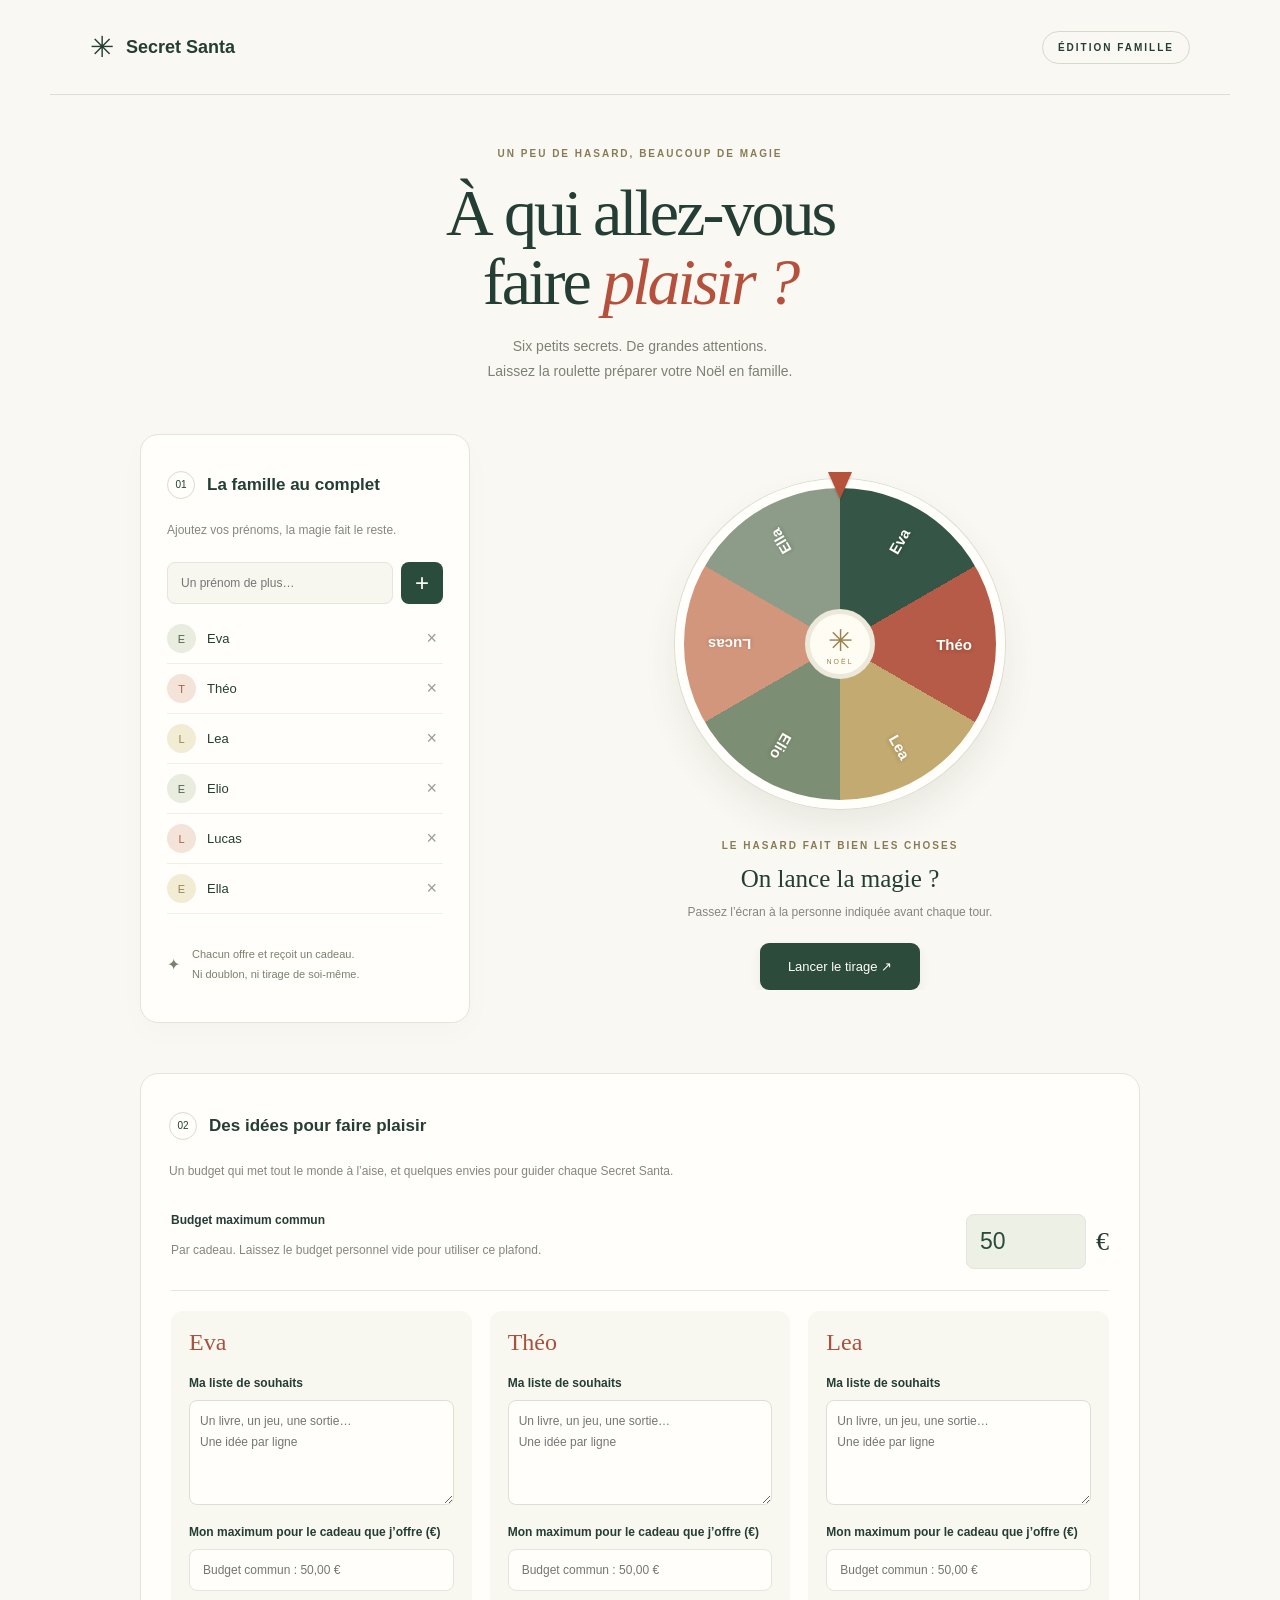
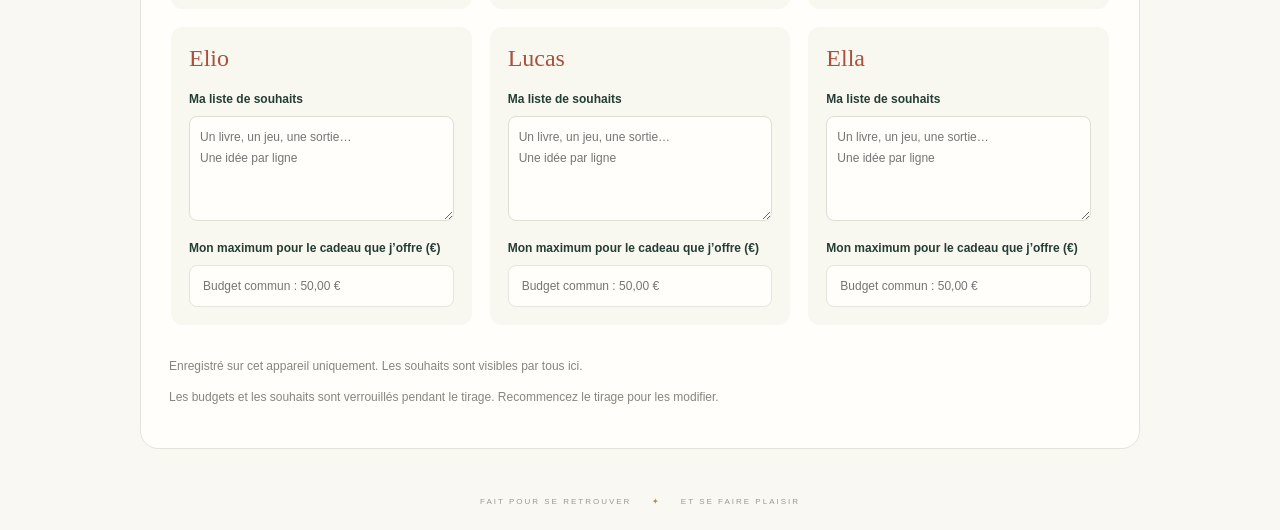
==== index.html @ 9ff072f8 "Add family Secret Santa roulette with budgets and wishlists" ====
<!doctype html>
<html lang="fr"><head><meta charset="utf-8"><meta name="viewport" content="width=device-width,initial-scale=1"><title>Secret Santa — La roulette en famille</title><link rel="stylesheet" href="style.css"></head>
<body><header><a href="./" class="brand">✳ <span>Secret Santa</span></a><span class="tag">ÉDITION FAMILLE</span></header>
<main><section class="intro"><span class="eyebrow">UN PEU DE HASARD, BEAUCOUP DE MAGIE</span><h1>À qui allez-vous<br>faire <em>plaisir ?</em></h1><p>Six petits secrets. De grandes attentions.<br>Laissez la roulette préparer votre Noël en famille.</p></section>
<div class="layout"><section class="panel"><div class="section-title"><span class="step">01</span><h2>La famille au complet</h2></div><p class="muted">Ajoutez vos prénoms, la magie fait le reste.</p><form id="add-form"><label class="sr-only" for="name">Prénom</label><input id="name" placeholder="Un prénom de plus…" maxlength="30" autocomplete="off"><button class="add" aria-label="Ajouter le participant">+</button></form><p id="error" role="alert"></p><ul id="participants"></ul><div class="rules"><span>✦</span><p>Chacun offre et reçoit un cadeau.<br>Ni doublon, ni tirage de soi-même.</p></div><button id="reset" class="text-button" hidden>↻ Recommencer le tirage</button></section>
<section class="roulette-panel"><div class="wheel-wrap"><div class="pointer"></div><div id="wheel" class="wheel"></div><div class="wheel-center">✳<small>NOËL</small></div></div><div class="action"><span id="progress" class="eyebrow">LE HASARD FAIT BIEN LES CHOSES</span><h2 id="turn">On lance la magie ?</h2><p id="hint">Passez l’écran à la personne indiquée avant chaque tour.</p><button id="spin" class="primary">Lancer le tirage <span>↗</span></button></div></section></div>
<section class="gift-settings" aria-labelledby="gift-title"><div class="section-title"><span class="step">02</span><h2 id="gift-title">Des idées pour faire plaisir</h2></div><p class="muted">Un budget qui met tout le monde à l’aise, et quelques envies pour guider chaque Secret Santa.</p>
<fieldset id="gift-fields"><legend class="sr-only">Budget et listes de souhaits</legend><div class="budget-bar"><div><label for="budget">Budget maximum commun</label><p class="muted">Par cadeau. Laissez le budget personnel vide pour utiliser ce plafond.</p></div><div class="money-input"><input id="budget" type="number" min="0" max="100000" step="0.01" value="50" required inputmode="decimal"><span>€</span></div></div><p id="budget-error" role="alert"></p><div id="wishlists" class="wish-grid"></div></fieldset><p id="save-status" class="muted" role="status">Enregistré sur cet appareil uniquement. Les souhaits sont visibles par tous ici.</p><p class="muted">Les budgets et les souhaits sont verrouillés pendant le tirage. Recommencez le tirage pour les modifier.</p></section>
<footer>FAIT POUR SE RETROUVER <span>✦</span> ET SE FAIRE PLAISIR</footer></main>
<dialog id="reveal"><div class="gift">🎁</div><span class="eyebrow" id="giver"></span><h2>Vous offrez un cadeau à…</h2><strong id="recipient"></strong><p id="reveal-budget" class="budget-badge"></p><section class="recipient-wishes" aria-labelledby="reveal-wishes-title"><h3 id="reveal-wishes-title">Ses idées cadeaux</h3><ul id="reveal-wishes"></ul></section><p>Gardez ce petit secret jusqu’à Noël.</p><button id="next" class="primary">Cacher et passer au suivant →</button><p class="privacy">Révélation sur cet écran uniquement, sans envoi de message.</p></dialog><script type="module" src="app.js"></script></body></html>
---- style.css ----
:root{font-family:Arial,sans-serif;color:#243e35;background:#faf8f2;font-synthesis:none}*{box-sizing:border-box}body{margin:0}header{max-width:1180px;margin:auto;padding:30px 40px;border-bottom:1px solid #dedfd4;display:flex;justify-content:space-between;align-items:center}.brand{color:inherit;text-decoration:none;font-size:29px;display:flex;gap:12px;align-items:center}.brand span{font-size:18px;font-weight:700}.tag,.eyebrow{font-size:10px;font-weight:700;letter-spacing:2px}.tag{border:1px solid #d4d9ca;padding:10px 15px;border-radius:30px}main{max-width:1060px;margin:auto;padding:0 30px}.intro{text-align:center;padding:48px 0 35px}.eyebrow{color:#897b55}h1{font-family:Georgia,serif;font-weight:400;font-size:66px;letter-spacing:-3px;line-height:1.04;margin:18px 0}h1 em{color:#b4503c;font-weight:400}.intro p{color:#7c8175;font-size:14px;line-height:1.8}.layout{display:grid;grid-template-columns:330px 1fr;gap:70px;align-items:center}.panel{background:#fffefa;border:1px solid #e3e4da;border-radius:18px;padding:26px;box-shadow:0 10px 32px #243e3505}.section-title{display:flex;align-items:center;gap:12px}.step{font-size:10px;border:1px solid #d8ddcf;border-radius:50%;width:28px;height:28px;display:grid;place-items:center}h2{font-size:17px;font-weight:600}.muted{font-size:12px;color:#85877e;line-height:1.6}form{display:flex;gap:8px;margin-top:22px}input{min-width:0;width:100%;background:#f7f7f0;border:1px solid #e4e5dc;border-radius:8px;padding:13px;font:inherit;font-size:12px}button{font:inherit;cursor:pointer}button:disabled{cursor:default;opacity:.55}.add{background:#294c3c;color:white;border:0;border-radius:8px;width:42px;font-size:24px;flex-shrink:0}ul{padding:0;list-style:none;margin:10px 0}li{display:flex;align-items:center;padding:10px 0;border-bottom:1px solid #efefe6;gap:11px;font-size:13px}.avatar{width:29px;height:29px;display:grid;place-items:center;border-radius:50%;background:#e9eddf;color:#52624d;font-size:11px}li:nth-child(3n+2) .avatar{background:#f4e3d9;color:#a5624a}li:nth-child(3n) .avatar{background:#f2ecd4;color:#98834e}.remove{margin-left:auto;border:0;background:none;color:#9a9e91;font-size:18px}.rules{display:flex;gap:12px;align-items:center;color:#7a816e;margin-top:20px}.rules p{font-size:11px;line-height:1.8}.text-button{background:none;border:0;padding:14px 0 0;color:#a14c3b;font-size:12px}.roulette-panel{text-align:center}.wheel-wrap{position:relative;width:330px;height:330px;margin:0 auto 26px}.wheel{width:100%;height:100%;border:9px solid #fffefa;border-radius:50%;box-shadow:0 0 0 1px #d9ddcd,0 18px 35px #243e3515;position:relative;transition:transform 4s cubic-bezier(.14,.74,.12,1)}.wheel-label{position:absolute;top:50%;left:50%;width:50%;transform-origin:0 0;color:#fffefa;font-size:15px;font-weight:600;text-shadow:0 1px 4px #0003;padding-right:24px;text-align:right}.wheel-center{position:absolute;inset:calc(50% - 35px);width:70px;height:70px;background:#fffdf3;border:5px solid #ece9da;border-radius:50%;display:flex;align-items:center;justify-content:center;flex-direction:column;font-size:30px;color:#9b8351}.wheel-center small{font-size:7px;letter-spacing:2px}.pointer{position:absolute;z-index:2;top:-7px;left:calc(50% - 12px);border-left:12px solid transparent;border-right:12px solid transparent;border-top:27px solid #b6523c;filter:drop-shadow(0 2px 1px #0002)}.action h2{font-family:Georgia,serif;font-size:25px;font-weight:400;margin:12px 0}.action p{font-size:12px;color:#85877e}.primary{border:0;border-radius:9px;background:#2c4b3b;color:#fffefa;padding:16px 28px;font-size:13px;margin-top:12px;box-shadow:0 5px 12px #243e3512}.primary span{margin-left:30px}.primary:hover{background:#3b604b}footer{text-align:center;margin:48px 0 24px;font-size:8px;letter-spacing:2px;color:#989c8c}footer span{padding:0 16px;color:#ad8d55}#error{color:#a54838;font-size:12px;margin:8px 0}dialog{border:1px solid #e4e5dc;border-radius:22px;padding:40px;text-align:center;max-width:min(450px,90vw);color:#243e35;background:#fffdf5}dialog::backdrop{background:#122e25a6;backdrop-filter:blur(6px)}.gift{font-size:44px;margin-bottom:20px}dialog strong{font-family:Georgia,serif;font-size:52px;display:block;margin:20px 0;color:#b4503c}dialog p{font-size:13px;color:#7c8175}.privacy{font-size:10px!important;margin-top:22px}.sr-only{position:absolute;width:1px;height:1px;overflow:hidden;clip:rect(0,0,0,0)}:focus-visible{outline:3px solid #c89343;outline-offset:4px}@media(max-width:760px){header{padding:20px}.tag{font-size:8px}main{padding:0 20px}.intro{padding:35px 0 25px}h1{font-size:49px}.layout{grid-template-columns:1fr;gap:35px}.panel{max-width:420px;width:100%;margin:auto}.wheel-wrap{width:290px;height:290px}.roulette-panel{padding-top:8px}footer{line-height:2}}@media(prefers-reduced-motion:reduce){.wheel{transition-duration:.01s}}
.roulette-panel{overflow:hidden;padding:12px 0 0;min-width:0}.wheel{overflow:hidden}
.gift-settings{margin-top:50px;background:#fffefa;border:1px solid #e3e4da;border-radius:18px;padding:28px}.gift-settings fieldset{padding:0;border:0;min-width:0}.budget-bar{display:flex;justify-content:space-between;align-items:center;gap:20px;padding:18px 0;border-bottom:1px solid #e4e5dc}.gift-settings label{display:block;font-size:12px;font-weight:600;line-height:1.5}.money-input{display:flex;align-items:center;gap:10px;flex-shrink:0}.money-input input{width:120px;font-size:23px;color:#294c3c;background:#edf0e5}.money-input span{font-family:Georgia,serif;font-size:26px}.wish-grid{display:grid;grid-template-columns:repeat(3,minmax(0,1fr));gap:18px;margin:20px 0}.wish-card{min-width:0;background:#f8f7f0;border-radius:12px;padding:18px}.wish-card h3{font-family:Georgia,serif;font-size:24px;font-weight:400;margin:0 0 18px;color:#a6523f}.wish-card textarea{display:block;resize:vertical;width:100%;max-height:300px;min-height:105px;border:1px solid #dedfd4;border-radius:8px;padding:10px;font:inherit;font-size:12px;line-height:1.7;background:#fffefa;margin:8px 0 18px}.wish-card input{margin-top:8px;background:#fffefa}.budget-badge{background:#edf0e5;border-radius:8px;padding:12px;color:#294c3c!important}.recipient-wishes{text-align:left;border-top:1px solid #e4e5dc;margin-top:22px;padding-top:6px}.recipient-wishes h3{font-size:13px}.recipient-wishes ul{max-height:180px;overflow:auto}.recipient-wishes li{display:list-item;list-style:disc;margin-left:18px;overflow-wrap:anywhere;line-height:1.6}#budget-error{color:#a54838;font-size:12px}.wish-card:focus-within{box-shadow:0 0 0 1px #b8c4ab}fieldset:disabled{opacity:.7}dialog{overflow-wrap:anywhere}#save-status{overflow-wrap:anywhere}@media(max-width:760px){.wish-grid{grid-template-columns:1fr}.gift-settings{padding:20px}.budget-bar{align-items:flex-start;flex-direction:column}.money-input input{width:140px}}
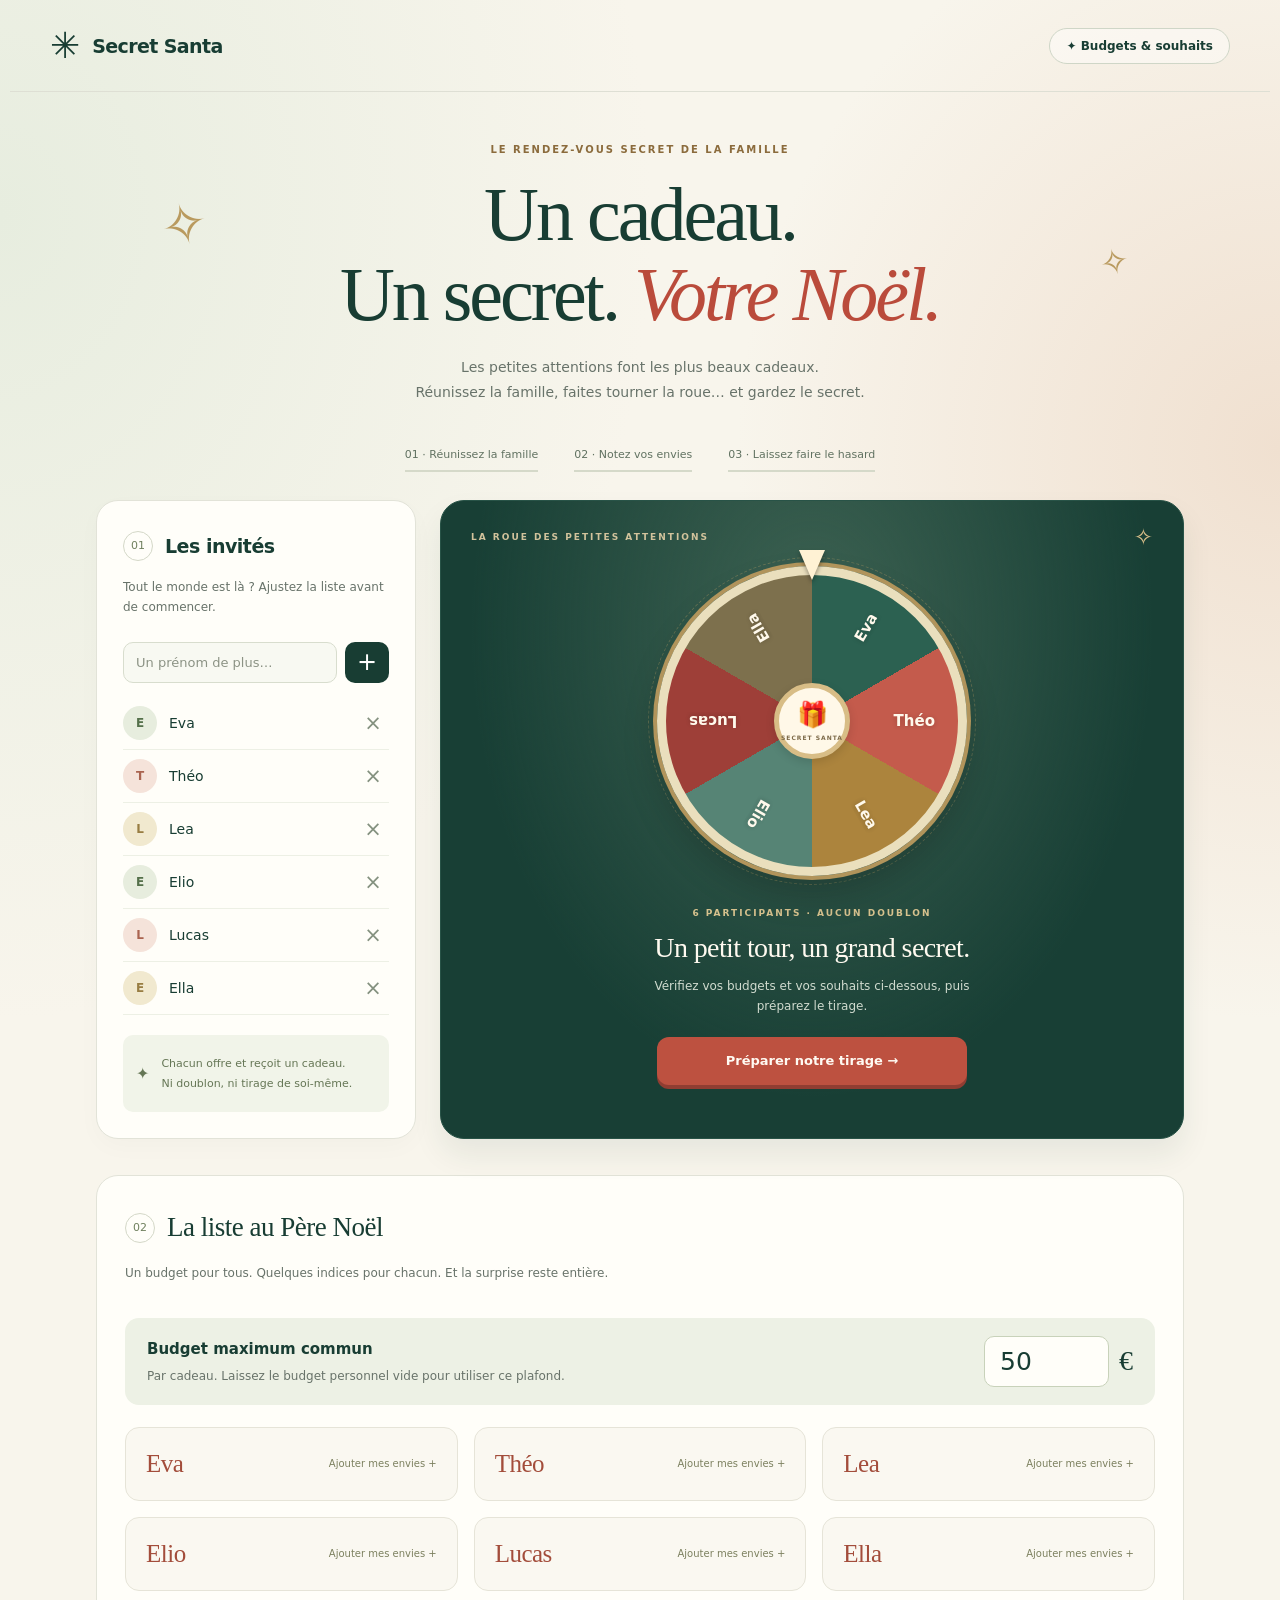
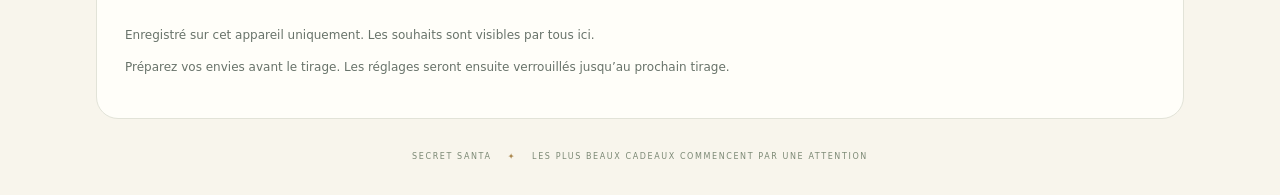
==== commit 42a0fd9a: "Redesign Secret Santa and ship a self-contained Netlify package" ====
--- a/index.html
+++ b/index.html
@@ -1,10 +1,10 @@
 <!doctype html>
-<html lang="fr"><head><meta charset="utf-8"><meta name="viewport" content="width=device-width,initial-scale=1"><title>Secret Santa — La roulette en famille</title><link rel="stylesheet" href="style.css"></head>
-<body><header><a href="./" class="brand">✳ <span>Secret Santa</span></a><span class="tag">ÉDITION FAMILLE</span></header>
-<main><section class="intro"><span class="eyebrow">UN PEU DE HASARD, BEAUCOUP DE MAGIE</span><h1>À qui allez-vous<br>faire <em>plaisir ?</em></h1><p>Six petits secrets. De grandes attentions.<br>Laissez la roulette préparer votre Noël en famille.</p></section>
-<div class="layout"><section class="panel"><div class="section-title"><span class="step">01</span><h2>La famille au complet</h2></div><p class="muted">Ajoutez vos prénoms, la magie fait le reste.</p><form id="add-form"><label class="sr-only" for="name">Prénom</label><input id="name" placeholder="Un prénom de plus…" maxlength="30" autocomplete="off"><button class="add" aria-label="Ajouter le participant">+</button></form><p id="error" role="alert"></p><ul id="participants"></ul><div class="rules"><span>✦</span><p>Chacun offre et reçoit un cadeau.<br>Ni doublon, ni tirage de soi-même.</p></div><button id="reset" class="text-button" hidden>↻ Recommencer le tirage</button></section>
-<section class="roulette-panel"><div class="wheel-wrap"><div class="pointer"></div><div id="wheel" class="wheel"></div><div class="wheel-center">✳<small>NOËL</small></div></div><div class="action"><span id="progress" class="eyebrow">LE HASARD FAIT BIEN LES CHOSES</span><h2 id="turn">On lance la magie ?</h2><p id="hint">Passez l’écran à la personne indiquée avant chaque tour.</p><button id="spin" class="primary">Lancer le tirage <span>↗</span></button></div></section></div>
-<section class="gift-settings" aria-labelledby="gift-title"><div class="section-title"><span class="step">02</span><h2 id="gift-title">Des idées pour faire plaisir</h2></div><p class="muted">Un budget qui met tout le monde à l’aise, et quelques envies pour guider chaque Secret Santa.</p>
-<fieldset id="gift-fields"><legend class="sr-only">Budget et listes de souhaits</legend><div class="budget-bar"><div><label for="budget">Budget maximum commun</label><p class="muted">Par cadeau. Laissez le budget personnel vide pour utiliser ce plafond.</p></div><div class="money-input"><input id="budget" type="number" min="0" max="100000" step="0.01" value="50" required inputmode="decimal"><span>€</span></div></div><p id="budget-error" role="alert"></p><div id="wishlists" class="wish-grid"></div></fieldset><p id="save-status" class="muted" role="status">Enregistré sur cet appareil uniquement. Les souhaits sont visibles par tous ici.</p><p class="muted">Les budgets et les souhaits sont verrouillés pendant le tirage. Recommencez le tirage pour les modifier.</p></section>
-<footer>FAIT POUR SE RETROUVER <span>✦</span> ET SE FAIRE PLAISIR</footer></main>
+<html lang="fr"><head><meta charset="utf-8"><meta name="viewport" content="width=device-width,initial-scale=1"><title>Secret Santa — Un cadeau, un secret</title><meta name="theme-color" content="#153e35"><meta name="description" content="La roulette Secret Santa de la famille : un tirage au sort, des envies et un budget pour un Noël plein de surprises."><link rel="stylesheet" href="style.css"></head>
+<body><header><a href="./" class="brand">✳ <span>Secret Santa</span></a><a class="tag" href="#gift-title">✦ Budgets & souhaits</a></header>
+<main><section class="intro"><span class="eyebrow">LE RENDEZ-VOUS SECRET DE LA FAMILLE</span><h1>Un cadeau.<br>Un secret. <em>Votre Noël.</em></h1><p>Les petites attentions font les plus beaux cadeaux.<br>Réunissez la famille, faites tourner la roue… et gardez le secret.</p></section>
+<div class="journey"><span>01 · Réunissez la famille</span><span>02 · Notez vos envies</span><span>03 · Laissez faire le hasard</span></div><div class="layout"><section class="panel"><div class="section-title"><span class="step">01</span><h2>Les invités</h2></div><p class="muted">Tout le monde est là ? Ajustez la liste avant de commencer.</p><form id="add-form"><label class="sr-only" for="name">Prénom</label><input id="name" placeholder="Un prénom de plus…" maxlength="30" autocomplete="off"><button class="add" aria-label="Ajouter le participant">+</button></form><p id="error" role="alert"></p><ul id="participants"></ul><div class="rules"><span>✦</span><p>Chacun offre et reçoit un cadeau.<br>Ni doublon, ni tirage de soi-même.</p></div><button id="reset" class="text-button" hidden>↻ Recommencer le tirage</button></section>
+<section class="roulette-panel" aria-labelledby="turn"><div class="roulette-heading"><span class="eyebrow">LA ROUE DES PETITES ATTENTIONS</span><span class="spark">✧</span></div><div class="wheel-wrap"><div class="pointer"></div><div id="wheel" class="wheel"></div><div class="wheel-center">🎁<small>SECRET SANTA</small></div></div><div class="action"><span id="progress" class="eyebrow">LE HASARD FAIT BIEN LES CHOSES</span><h2 id="turn" tabindex="-1">On lance la magie ?</h2><p id="hint" aria-live="polite">Passez l’écran à la personne indiquée avant chaque tour.</p><button id="spin" class="primary">Lancer le tirage <span>↗</span></button></div></section></div>
+<section class="gift-settings" aria-labelledby="gift-title"><div class="section-title"><span class="step">02</span><h2 id="gift-title">La liste au Père Noël</h2></div><p class="muted">Un budget pour tous. Quelques indices pour chacun. Et la surprise reste entière.</p>
+<fieldset id="gift-fields"><legend class="sr-only">Budget et listes de souhaits</legend><div class="budget-bar"><div><label for="budget">Budget maximum commun</label><p class="muted">Par cadeau. Laissez le budget personnel vide pour utiliser ce plafond.</p></div><div class="money-input"><input id="budget" type="number" min="0" max="100000" step="0.01" value="50" required inputmode="decimal"><span>€</span></div></div><p id="budget-error" role="alert"></p><div id="wishlists" class="wish-grid"></div></fieldset><p id="save-status" class="muted" role="status">Enregistré sur cet appareil uniquement. Les souhaits sont visibles par tous ici.</p><p class="muted">Préparez vos envies avant le tirage. Les réglages seront ensuite verrouillés jusqu’au prochain tirage.</p></section>
+<footer>SECRET SANTA <span>✦</span> LES PLUS BEAUX CADEAUX COMMENCENT PAR UNE ATTENTION</footer></main>
 <dialog id="reveal"><div class="gift">🎁</div><span class="eyebrow" id="giver"></span><h2>Vous offrez un cadeau à…</h2><strong id="recipient"></strong><p id="reveal-budget" class="budget-badge"></p><section class="recipient-wishes" aria-labelledby="reveal-wishes-title"><h3 id="reveal-wishes-title">Ses idées cadeaux</h3><ul id="reveal-wishes"></ul></section><p>Gardez ce petit secret jusqu’à Noël.</p><button id="next" class="primary">Cacher et passer au suivant →</button><p class="privacy">Révélation sur cet écran uniquement, sans envoi de message.</p></dialog><script type="module" src="app.js"></script></body></html>
--- a/style.css
+++ b/style.css
@@ -1,3 +1,3 @@
-:root{font-family:Arial,sans-serif;color:#243e35;background:#faf8f2;font-synthesis:none}*{box-sizing:border-box}body{margin:0}header{max-width:1180px;margin:auto;padding:30px 40px;border-bottom:1px solid #dedfd4;display:flex;justify-content:space-between;align-items:center}.brand{color:inherit;text-decoration:none;font-size:29px;display:flex;gap:12px;align-items:center}.brand span{font-size:18px;font-weight:700}.tag,.eyebrow{font-size:10px;font-weight:700;letter-spacing:2px}.tag{border:1px solid #d4d9ca;padding:10px 15px;border-radius:30px}main{max-width:1060px;margin:auto;padding:0 30px}.intro{text-align:center;padding:48px 0 35px}.eyebrow{color:#897b55}h1{font-family:Georgia,serif;font-weight:400;font-size:66px;letter-spacing:-3px;line-height:1.04;margin:18px 0}h1 em{color:#b4503c;font-weight:400}.intro p{color:#7c8175;font-size:14px;line-height:1.8}.layout{display:grid;grid-template-columns:330px 1fr;gap:70px;align-items:center}.panel{background:#fffefa;border:1px solid #e3e4da;border-radius:18px;padding:26px;box-shadow:0 10px 32px #243e3505}.section-title{display:flex;align-items:center;gap:12px}.step{font-size:10px;border:1px solid #d8ddcf;border-radius:50%;width:28px;height:28px;display:grid;place-items:center}h2{font-size:17px;font-weight:600}.muted{font-size:12px;color:#85877e;line-height:1.6}form{display:flex;gap:8px;margin-top:22px}input{min-width:0;width:100%;background:#f7f7f0;border:1px solid #e4e5dc;border-radius:8px;padding:13px;font:inherit;font-size:12px}button{font:inherit;cursor:pointer}button:disabled{cursor:default;opacity:.55}.add{background:#294c3c;color:white;border:0;border-radius:8px;width:42px;font-size:24px;flex-shrink:0}ul{padding:0;list-style:none;margin:10px 0}li{display:flex;align-items:center;padding:10px 0;border-bottom:1px solid #efefe6;gap:11px;font-size:13px}.avatar{width:29px;height:29px;display:grid;place-items:center;border-radius:50%;background:#e9eddf;color:#52624d;font-size:11px}li:nth-child(3n+2) .avatar{background:#f4e3d9;color:#a5624a}li:nth-child(3n) .avatar{background:#f2ecd4;color:#98834e}.remove{margin-left:auto;border:0;background:none;color:#9a9e91;font-size:18px}.rules{display:flex;gap:12px;align-items:center;color:#7a816e;margin-top:20px}.rules p{font-size:11px;line-height:1.8}.text-button{background:none;border:0;padding:14px 0 0;color:#a14c3b;font-size:12px}.roulette-panel{text-align:center}.wheel-wrap{position:relative;width:330px;height:330px;margin:0 auto 26px}.wheel{width:100%;height:100%;border:9px solid #fffefa;border-radius:50%;box-shadow:0 0 0 1px #d9ddcd,0 18px 35px #243e3515;position:relative;transition:transform 4s cubic-bezier(.14,.74,.12,1)}.wheel-label{position:absolute;top:50%;left:50%;width:50%;transform-origin:0 0;color:#fffefa;font-size:15px;font-weight:600;text-shadow:0 1px 4px #0003;padding-right:24px;text-align:right}.wheel-center{position:absolute;inset:calc(50% - 35px);width:70px;height:70px;background:#fffdf3;border:5px solid #ece9da;border-radius:50%;display:flex;align-items:center;justify-content:center;flex-direction:column;font-size:30px;color:#9b8351}.wheel-center small{font-size:7px;letter-spacing:2px}.pointer{position:absolute;z-index:2;top:-7px;left:calc(50% - 12px);border-left:12px solid transparent;border-right:12px solid transparent;border-top:27px solid #b6523c;filter:drop-shadow(0 2px 1px #0002)}.action h2{font-family:Georgia,serif;font-size:25px;font-weight:400;margin:12px 0}.action p{font-size:12px;color:#85877e}.primary{border:0;border-radius:9px;background:#2c4b3b;color:#fffefa;padding:16px 28px;font-size:13px;margin-top:12px;box-shadow:0 5px 12px #243e3512}.primary span{margin-left:30px}.primary:hover{background:#3b604b}footer{text-align:center;margin:48px 0 24px;font-size:8px;letter-spacing:2px;color:#989c8c}footer span{padding:0 16px;color:#ad8d55}#error{color:#a54838;font-size:12px;margin:8px 0}dialog{border:1px solid #e4e5dc;border-radius:22px;padding:40px;text-align:center;max-width:min(450px,90vw);color:#243e35;background:#fffdf5}dialog::backdrop{background:#122e25a6;backdrop-filter:blur(6px)}.gift{font-size:44px;margin-bottom:20px}dialog strong{font-family:Georgia,serif;font-size:52px;display:block;margin:20px 0;color:#b4503c}dialog p{font-size:13px;color:#7c8175}.privacy{font-size:10px!important;margin-top:22px}.sr-only{position:absolute;width:1px;height:1px;overflow:hidden;clip:rect(0,0,0,0)}:focus-visible{outline:3px solid #c89343;outline-offset:4px}@media(max-width:760px){header{padding:20px}.tag{font-size:8px}main{padding:0 20px}.intro{padding:35px 0 25px}h1{font-size:49px}.layout{grid-template-columns:1fr;gap:35px}.panel{max-width:420px;width:100%;margin:auto}.wheel-wrap{width:290px;height:290px}.roulette-panel{padding-top:8px}footer{line-height:2}}@media(prefers-reduced-motion:reduce){.wheel{transition-duration:.01s}}
-.roulette-panel{overflow:hidden;padding:12px 0 0;min-width:0}.wheel{overflow:hidden}
-.gift-settings{margin-top:50px;background:#fffefa;border:1px solid #e3e4da;border-radius:18px;padding:28px}.gift-settings fieldset{padding:0;border:0;min-width:0}.budget-bar{display:flex;justify-content:space-between;align-items:center;gap:20px;padding:18px 0;border-bottom:1px solid #e4e5dc}.gift-settings label{display:block;font-size:12px;font-weight:600;line-height:1.5}.money-input{display:flex;align-items:center;gap:10px;flex-shrink:0}.money-input input{width:120px;font-size:23px;color:#294c3c;background:#edf0e5}.money-input span{font-family:Georgia,serif;font-size:26px}.wish-grid{display:grid;grid-template-columns:repeat(3,minmax(0,1fr));gap:18px;margin:20px 0}.wish-card{min-width:0;background:#f8f7f0;border-radius:12px;padding:18px}.wish-card h3{font-family:Georgia,serif;font-size:24px;font-weight:400;margin:0 0 18px;color:#a6523f}.wish-card textarea{display:block;resize:vertical;width:100%;max-height:300px;min-height:105px;border:1px solid #dedfd4;border-radius:8px;padding:10px;font:inherit;font-size:12px;line-height:1.7;background:#fffefa;margin:8px 0 18px}.wish-card input{margin-top:8px;background:#fffefa}.budget-badge{background:#edf0e5;border-radius:8px;padding:12px;color:#294c3c!important}.recipient-wishes{text-align:left;border-top:1px solid #e4e5dc;margin-top:22px;padding-top:6px}.recipient-wishes h3{font-size:13px}.recipient-wishes ul{max-height:180px;overflow:auto}.recipient-wishes li{display:list-item;list-style:disc;margin-left:18px;overflow-wrap:anywhere;line-height:1.6}#budget-error{color:#a54838;font-size:12px}.wish-card:focus-within{box-shadow:0 0 0 1px #b8c4ab}fieldset:disabled{opacity:.7}dialog{overflow-wrap:anywhere}#save-status{overflow-wrap:anywhere}@media(max-width:760px){.wish-grid{grid-template-columns:1fr}.gift-settings{padding:20px}.budget-bar{align-items:flex-start;flex-direction:column}.money-input input{width:140px}}
+:root{--ink:#183d33;--muted:#68736a;--cream:#f8f5ec;--red:#ba4b3b;--line:#dedfd4;font-family:ui-sans-serif,system-ui,-apple-system,"Segoe UI",sans-serif;color:var(--ink);background:var(--cream);font-synthesis:none}*{box-sizing:border-box}html{scroll-behavior:smooth}body{margin:0;background:radial-gradient(ellipse at 0 12%,#e7eddf 0,transparent 36%),radial-gradient(ellipse at 100% 25%,#f0e0d0 0,transparent 30%);min-height:100vh}button,input,textarea{font:inherit}button,a,input,textarea{-webkit-tap-highlight-color:transparent}button{cursor:pointer}button:disabled{cursor:default;opacity:.5}a{color:inherit}header{max-width:1260px;margin:auto;padding:25px 40px;display:flex;justify-content:space-between;align-items:center;border-bottom:1px solid var(--line);gap:16px}.brand{text-decoration:none;display:flex;align-items:center;gap:12px;font-size:36px}.brand>span{font-size:19px;font-weight:750;letter-spacing:-.6px}.tag{text-decoration:none;border:1px solid #cfd6c7;border-radius:99px;padding:10px 16px;font-size:12px;font-weight:600;background:#ffffff65}.tag:hover{background:white}main{max-width:1160px;margin:auto;padding:0 36px}.intro{padding:46px 0 30px;text-align:center;position:relative}.intro:before,.intro:after{content:'✧';position:absolute;color:#b99a5e;font-size:56px;top:100px;left:6%;transform:rotate(-15deg)}.intro:after{left:auto;right:5%;top:150px;font-size:35px}.eyebrow{font-size:10px;letter-spacing:2px;font-weight:750;color:#8b6b3c}h1{font-family:Georgia,"Times New Roman",serif;font-size:clamp(44px,6.2vw,76px);line-height:1.05;letter-spacing:-3px;font-weight:400;margin:18px 0}h1 em{font-weight:400;color:var(--red)}.intro p{font-size:14px;color:var(--muted);line-height:1.8;margin:20px 0 0}.journey{display:flex;justify-content:center;gap:36px;margin:4px 0 28px;font-size:11px;color:#617261}.journey span{padding:9px 0;border-bottom:2px solid #d5d9c9}.layout{display:grid;grid-template-columns:320px minmax(0,1fr);gap:24px;align-items:stretch}.panel{background:#fffef9;border:1px solid #e2e3d8;border-radius:22px;padding:26px;box-shadow:0 8px 24px #173d3306}.section-title{display:flex;align-items:center;gap:12px}h2{font-size:19px;font-weight:650;letter-spacing:-.5px;margin:8px 0}.step{display:grid;place-items:center;font-size:11px;border:1px solid #d4d8c8;border-radius:50%;width:30px;height:30px;flex-shrink:0;color:#70805e}.muted{font-size:12px;line-height:1.7;color:var(--muted)}form{display:flex;gap:8px;margin-top:24px}input,textarea{width:100%;min-width:0;border:1px solid #d8ddce;border-radius:10px;background:#f8f9f2;padding:12px;color:var(--ink);font-size:13px}input::placeholder,textarea::placeholder{color:#8c9385}.add{width:44px;flex-shrink:0;border:0;border-radius:10px;background:var(--ink);color:white;font-size:24px}ul{list-style:none;padding:0;margin:14px 0}#participants li{display:flex;align-items:center;gap:12px;padding:9px 0;border-bottom:1px solid #edf0e5;font-size:14px;overflow-wrap:anywhere}.avatar{width:34px;height:34px;display:grid;place-items:center;border-radius:50%;background:#e7edde;color:#54704a;font-size:12px;font-weight:650;flex-shrink:0}li:nth-child(3n+2) .avatar{background:#f5e3da;color:#aa6450}li:nth-child(3n) .avatar{background:#f1e9cf;color:#987d42}.remove{border:0;background:none;color:#84917f;font-size:21px;margin-left:auto;min-width:32px;min-height:34px}.remove:hover{color:var(--red)}.rules{display:flex;align-items:center;gap:12px;background:#f1f4e9;border-radius:10px;padding:8px 13px;margin-top:20px;color:#657655}.rules p{font-size:11px;line-height:1.8}.text-button{border:0;background:none;color:var(--red);font-size:12px;padding:20px 0 0}.roulette-panel{background:#183f35;border:1px solid #285347;border-radius:24px;color:#fffaf0;text-align:center;overflow:hidden;min-width:0;padding:23px 30px 28px;position:relative;background-image:radial-gradient(ellipse at 50% 20%,#3d6252 0,transparent 65%);box-shadow:0 16px 30px #183f3514}.roulette-heading{display:flex;justify-content:space-between;align-items:center;margin-bottom:16px}.roulette-heading .eyebrow{color:#d2c39c;font-size:9px;letter-spacing:2px}.spark{font-size:23px;color:#dcc18b}.wheel-wrap{width:310px;height:310px;position:relative;margin:12px auto 25px;isolation:isolate}.wheel-wrap:before{content:'';position:absolute;inset:-9px;border:1px dashed #b79d665e;border-radius:50%}.wheel{position:relative;width:100%;height:100%;border:9px solid #eadfbd;border-radius:50%;overflow:hidden;box-shadow:0 0 0 4px #b1945b,0 18px 35px #0003;transition:transform 4s cubic-bezier(.14,.74,.12,1)}.wheel-label{position:absolute;top:50%;left:50%;width:50%;transform-origin:0 0;text-align:right;padding-right:23px;color:#fff9ec;font-size:16px;font-weight:650;text-shadow:0 1px 5px #0003;white-space:nowrap;overflow:hidden;text-overflow:ellipsis}.wheel-center{position:absolute;top:50%;left:50%;transform:translate(-50%,-50%);background:#fff8e8;border:5px solid #d8bd86;border-radius:50%;width:76px;height:76px;display:flex;flex-direction:column;justify-content:center;align-items:center;gap:5px;font-size:25px;box-shadow:0 3px 10px #0002;color:#7c6948}.wheel-center small{font-size:6px;font-weight:750;letter-spacing:1px}.pointer{position:absolute;z-index:2;top:-16px;left:calc(50% - 13px);border-left:13px solid transparent;border-right:13px solid transparent;border-top:30px solid #fff2d4;filter:drop-shadow(0 3px 2px #0005)}.action .eyebrow{color:#d7c28e;font-size:9px}.action h2{font-family:Georgia,serif;font-weight:400;letter-spacing:-.6px;font-size:28px;margin:12px 0}.action p{font-size:12px;line-height:1.7;color:#d0dbcf;min-height:21px;margin:10px auto;max-width:360px}.primary{border:0;border-radius:12px;padding:16px 24px;background:#bd5140;color:#fffaf2;font-size:13px;font-weight:650;box-shadow:0 4px 0 #903d32;transition:background .2s,translate .2s;min-height:48px}.primary:hover:enabled{background:#cf604d;translate:0 -1px}.action .primary{margin-top:10px;width:min(100%,310px)}.gift-settings{margin:36px 0 0;background:#fffef9;border:1px solid #e2e3d8;border-radius:22px;padding:28px}.gift-settings>.section-title h2{font-family:Georgia,serif;font-size:27px;font-weight:400}.gift-settings fieldset{border:0;padding:0;margin:0;min-width:0}.gift-settings label{display:block;font-size:11px;font-weight:650;line-height:1.6}.budget-bar{display:flex;justify-content:space-between;align-items:center;gap:20px;background:#edf1e5;border-radius:14px;margin:22px 0;padding:18px 22px}.budget-bar label{font-size:15px}.budget-bar .muted{margin:5px 0 0}.money-input{display:flex;align-items:center;gap:10px;flex-shrink:0}.money-input input{width:125px;background:#fffef9;border-color:#c8d2ba;font-size:25px;padding:10px 15px}.money-input span{font-family:Georgia,serif;font-size:28px}.wish-grid{display:grid;grid-template-columns:repeat(3,minmax(0,1fr));gap:16px;margin-bottom:22px}.wish-card{background:#faf8f1;border:1px solid #e6e4d8;border-radius:14px;padding:20px;min-width:0}.wish-card h3{font-family:Georgia,serif;font-size:25px;font-weight:400;color:#a34d3b;letter-spacing:-.5px;margin:0 0 18px;overflow-wrap:anywhere}.wish-card textarea{resize:vertical;min-height:100px;max-height:300px;margin:8px 0 16px;background:#fffefa;font-size:12px;line-height:1.7}.wish-card input{margin-top:8px;background:#fffefa;font-size:12px}.wish-card:focus-within{border-color:#b7c5a8}fieldset:disabled{opacity:.65}footer{text-align:center;color:#7c8975;font-size:8px;letter-spacing:1.6px;line-height:2;padding:30px 10px}footer span{color:#ac8950;padding:0 12px}dialog{border:1px solid #e1ddcd;border-radius:24px;padding:32px;color:var(--ink);background:#fffaf0;max-width:min(460px,92vw);max-height:90dvh;text-align:center;overflow-wrap:anywhere;box-shadow:0 25px 100px #0003}dialog::backdrop{background:#0d2922cf;backdrop-filter:blur(9px)}.gift{font-size:42px;margin-bottom:20px}dialog h2{font-family:Georgia,serif;font-size:24px;font-weight:400;margin-top:18px}dialog strong{display:block;font-family:Georgia,serif;font-size:52px;font-weight:400;color:var(--red);margin:16px 0}dialog p{font-size:12px;color:var(--muted);line-height:1.7}.budget-badge{background:#eaf0df;padding:12px;border-radius:9px;color:var(--ink)!important}.recipient-wishes{text-align:left;border-top:1px solid #e0dfd2;padding-top:10px;margin-top:18px}.recipient-wishes h3{font-size:12px;text-transform:uppercase;letter-spacing:1px}.recipient-wishes ul{max-height:160px;overflow:auto}.recipient-wishes li{font-size:13px;line-height:1.7;list-style:disc;margin-left:18px;padding:4px}.privacy{font-size:10px!important;margin-bottom:0}#error,#budget-error{font-size:12px;color:#a63d30;line-height:1.6}#error:empty,#budget-error:empty{display:none}.sr-only{position:absolute;width:1px;height:1px;overflow:hidden;clip:rect(0,0,0,0)}:focus-visible{outline:3px solid #b69246;outline-offset:4px}#turn:focus{outline:none}@media(max-width:800px){main{padding:0 20px}.layout{grid-template-columns:270px minmax(0,1fr);gap:16px}.panel{padding:20px}.roulette-panel{padding:20px 14px}.wheel-wrap{width:260px;height:260px}.action h2{font-size:24px}.wish-grid{grid-template-columns:repeat(2,minmax(0,1fr))}.journey{gap:20px}.intro:before,.intro:after{display:none}}@media(max-width:620px){header{padding:18px 20px}.brand>span{font-size:17px}.brand{font-size:30px}.tag{font-size:10px;padding:9px 11px}main{padding:0 16px}.intro{padding:34px 0 22px}h1{font-size:48px;letter-spacing:-2px}.intro p{font-size:12px;line-height:1.9}.eyebrow{font-size:8px;letter-spacing:1.5px}.journey{gap:12px;font-size:9px;margin:0 0 24px;flex-wrap:wrap}.layout{grid-template-columns:minmax(0,1fr);gap:18px}.panel{padding:22px}#participants{display:grid;grid-template-columns:repeat(2,minmax(0,1fr));column-gap:15px}#participants li{font-size:12px;gap:8px}.avatar{width:28px;height:28px}.remove{min-width:24px}.rules{margin-top:16px}.roulette-panel{padding:22px 18px 28px}.wheel-wrap{width:260px;height:260px;margin-bottom:28px}.gift-settings{padding:20px;margin-top:22px}.wish-grid{grid-template-columns:minmax(0,1fr)}.budget-bar{padding:16px;flex-wrap:wrap}.budget-bar label{font-size:13px}.gift-settings>.section-title h2{font-size:23px}dialog{padding:25px}footer{font-size:7px}.roulette-heading .eyebrow{font-size:8px}}@media(prefers-reduced-motion:reduce){html{scroll-behavior:auto}.wheel{transition-duration:.01s}.primary{transition:none}}
+
+.wish-card summary{cursor:pointer;list-style:none;display:flex;align-items:center;justify-content:space-between;gap:12px;min-height:32px}.wish-card summary::-webkit-details-marker{display:none}.wish-card summary h3{margin:0}.wish-card summary span{font-size:10px;color:#7c805f;text-align:right;line-height:1.5}.wish-card[open] summary{padding-bottom:18px;margin-bottom:16px;border-bottom:1px solid #e1e2d5}.wish-card[open]{grid-row:span 2}.wish-grid{align-items:start}@media(max-width:620px){.wish-card{padding:17px}.wish-card[open]{grid-row:auto}}
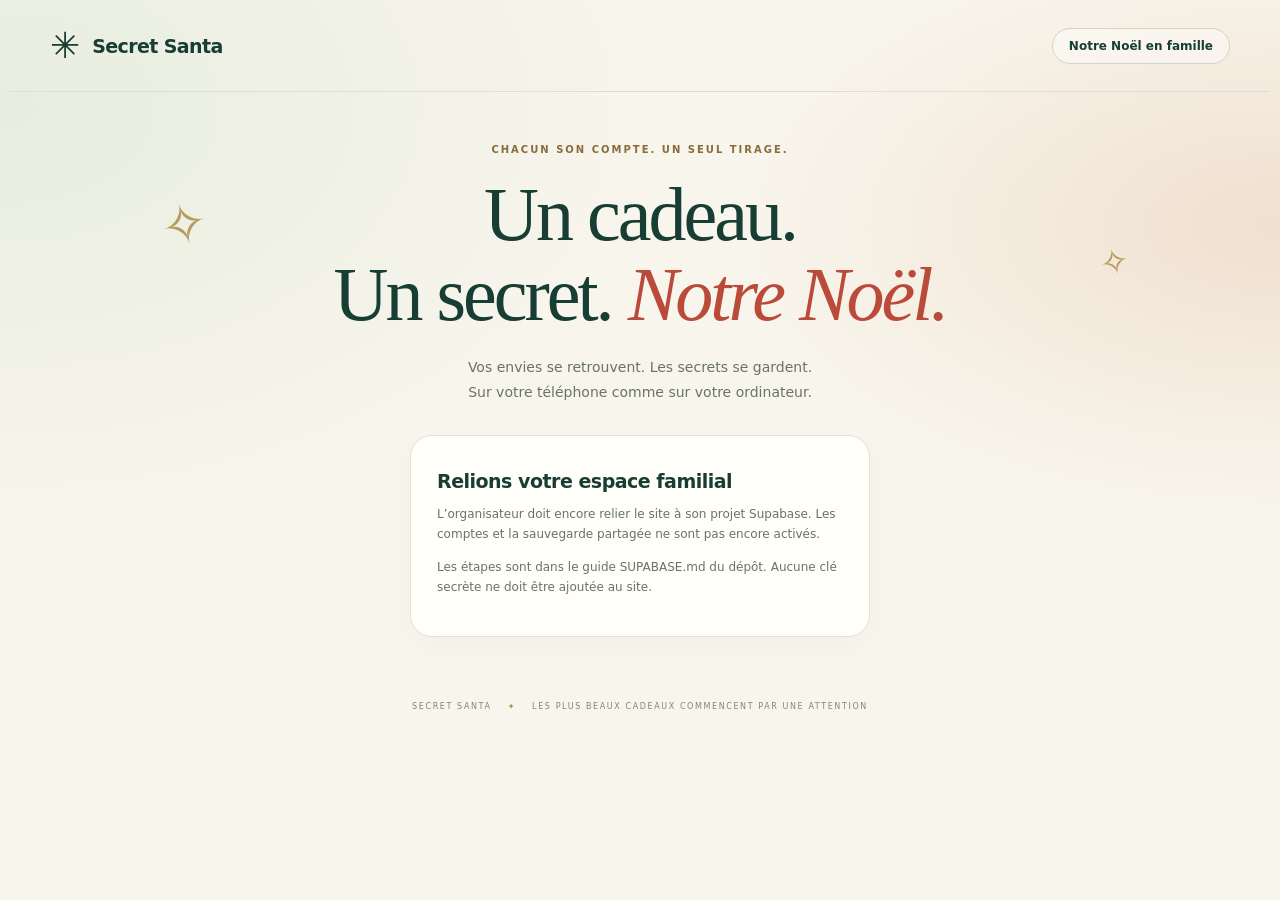
==== commit ab3031a7: "Add shared family accounts and persistent private draws with Supabase" ====
--- a/index.html
+++ b/index.html
@@ -1,10 +1,16 @@
-<!doctype html>
-<html lang="fr"><head><meta charset="utf-8"><meta name="viewport" content="width=device-width,initial-scale=1"><title>Secret Santa — Un cadeau, un secret</title><meta name="theme-color" content="#153e35"><meta name="description" content="La roulette Secret Santa de la famille : un tirage au sort, des envies et un budget pour un Noël plein de surprises."><link rel="stylesheet" href="style.css"></head>
-<body><header><a href="./" class="brand">✳ <span>Secret Santa</span></a><a class="tag" href="#gift-title">✦ Budgets & souhaits</a></header>
-<main><section class="intro"><span class="eyebrow">LE RENDEZ-VOUS SECRET DE LA FAMILLE</span><h1>Un cadeau.<br>Un secret. <em>Votre Noël.</em></h1><p>Les petites attentions font les plus beaux cadeaux.<br>Réunissez la famille, faites tourner la roue… et gardez le secret.</p></section>
-<div class="journey"><span>01 · Réunissez la famille</span><span>02 · Notez vos envies</span><span>03 · Laissez faire le hasard</span></div><div class="layout"><section class="panel"><div class="section-title"><span class="step">01</span><h2>Les invités</h2></div><p class="muted">Tout le monde est là ? Ajustez la liste avant de commencer.</p><form id="add-form"><label class="sr-only" for="name">Prénom</label><input id="name" placeholder="Un prénom de plus…" maxlength="30" autocomplete="off"><button class="add" aria-label="Ajouter le participant">+</button></form><p id="error" role="alert"></p><ul id="participants"></ul><div class="rules"><span>✦</span><p>Chacun offre et reçoit un cadeau.<br>Ni doublon, ni tirage de soi-même.</p></div><button id="reset" class="text-button" hidden>↻ Recommencer le tirage</button></section>
-<section class="roulette-panel" aria-labelledby="turn"><div class="roulette-heading"><span class="eyebrow">LA ROUE DES PETITES ATTENTIONS</span><span class="spark">✧</span></div><div class="wheel-wrap"><div class="pointer"></div><div id="wheel" class="wheel"></div><div class="wheel-center">🎁<small>SECRET SANTA</small></div></div><div class="action"><span id="progress" class="eyebrow">LE HASARD FAIT BIEN LES CHOSES</span><h2 id="turn" tabindex="-1">On lance la magie ?</h2><p id="hint" aria-live="polite">Passez l’écran à la personne indiquée avant chaque tour.</p><button id="spin" class="primary">Lancer le tirage <span>↗</span></button></div></section></div>
-<section class="gift-settings" aria-labelledby="gift-title"><div class="section-title"><span class="step">02</span><h2 id="gift-title">La liste au Père Noël</h2></div><p class="muted">Un budget pour tous. Quelques indices pour chacun. Et la surprise reste entière.</p>
-<fieldset id="gift-fields"><legend class="sr-only">Budget et listes de souhaits</legend><div class="budget-bar"><div><label for="budget">Budget maximum commun</label><p class="muted">Par cadeau. Laissez le budget personnel vide pour utiliser ce plafond.</p></div><div class="money-input"><input id="budget" type="number" min="0" max="100000" step="0.01" value="50" required inputmode="decimal"><span>€</span></div></div><p id="budget-error" role="alert"></p><div id="wishlists" class="wish-grid"></div></fieldset><p id="save-status" class="muted" role="status">Enregistré sur cet appareil uniquement. Les souhaits sont visibles par tous ici.</p><p class="muted">Préparez vos envies avant le tirage. Les réglages seront ensuite verrouillés jusqu’au prochain tirage.</p></section>
+<!doctype html><html lang="fr"><head><meta charset="utf-8"><meta name="viewport" content="width=device-width,initial-scale=1"><meta name="referrer" content="no-referrer"><meta name="theme-color" content="#153e35"><title>Secret Santa — Notre Noël en famille</title><link rel="stylesheet" href="style.css"></head><body>
+<header><a class="brand" href="./">✳ <span>Secret Santa</span></a><span class="tag">Notre Noël en famille</span></header>
+<main><section class="intro"><span class="eyebrow">CHACUN SON COMPTE. UN SEUL TIRAGE.</span><h1>Un cadeau.<br>Un secret. <em>Notre Noël.</em></h1><p>Vos envies se retrouvent. Les secrets se gardent.<br>Sur votre téléphone comme sur votre ordinateur.</p></section>
+<p id="message" class="notice" role="status" aria-live="polite"></p>
+<section id="configuration" class="panel auth-panel" hidden><h2>Relions votre espace familial</h2><p class="muted">L’organisateur doit encore relier le site à son projet Supabase. Les comptes et la sauvegarde partagée ne sont pas encore activés.</p><p class="muted">Les étapes sont dans le guide SUPABASE.md du dépôt. Aucune clé secrète ne doit être ajoutée au site.</p></section>
+<section id="auth" class="panel auth-panel" hidden><div class="section-title"><span class="step">01</span><h2>Bienvenue dans la famille</h2></div><p class="muted">Connectez-vous pour retrouver vos souhaits et votre destinataire.</p><p id="invite-hint" class="budget-badge" hidden>Une invitation vous attend. Connectez-vous ou créez un compte pour la rejoindre.</p><form id="auth-form" class="stack"><label for="email">Votre adresse e-mail</label><input id="email" type="email" required autocomplete="email" maxlength="254"><label for="password">Votre mot de passe</label><input id="password" type="password" required minlength="10" autocomplete="current-password"><button id="login" class="primary" type="submit">Me connecter →</button><button id="signup" class="secondary" type="button">Créer mon compte</button><button id="forgot" class="text-button" type="button">Mot de passe oublié ?</button></form><p class="muted">Lors de la création, choisissez un mot de passe d’au moins 10 caractères. Chaque personne utilise son propre compte.</p></section>
+<section id="recovery" class="panel auth-panel" hidden><h2>Nouveau mot de passe</h2><form id="recovery-form" class="stack"><label for="new-password">Au moins 10 caractères</label><input id="new-password" type="password" minlength="10" required autocomplete="new-password"><button class="primary">Enregistrer mon mot de passe</button></form></section>
+<div id="account" class="account-bar" hidden><span id="account-email"></span><button id="logout" class="secondary">Me déconnecter</button></div>
+<section id="welcome" class="panel auth-panel" hidden><h2>Votre Noël commence ici</h2><p class="muted">Si un proche a déjà créé la famille, ouvrez son lien d’invitation personnel. Sinon, créez votre espace.</p><form id="create-form" class="stack"><label for="family-name">Nom de votre espace</label><input id="family-name" value="Notre Noël en famille" required maxlength="60"><label for="my-name">Je suis…</label><select id="my-name"><option>Théo</option><option>Eva</option><option>Lea</option><option>Elio</option><option>Lucas</option><option>Ella</option></select><button class="primary">Créer notre famille →</button></form></section>
+<section id="family" hidden><div class="family-heading"><div><span class="eyebrow">VOTRE ESPACE PARTAGÉ</span><h2 id="family-title"></h2></div><label>Ma famille <select id="family-select" aria-label="Choisir une famille"></select></label><span id="sync-state" class="muted" role="status"></span></div>
+<div class="layout"><section class="panel"><div class="section-title"><span class="step">01</span><h2>Les invités</h2></div><p class="muted" id="members-hint"></p><ul id="participants"></ul><p class="rules" id="joined-count"></p><div id="owner-budget" hidden><label for="budget">Budget maximum commun (€)</label><form id="budget-form"><input id="budget" type="number" min="0" max="100000" step="0.01" required value="50" inputmode="decimal"><button class="secondary">Enregistrer</button></form></div><p id="common-budget" class="budget-badge"></p></section>
+<section class="roulette-panel"><div class="roulette-heading"><span class="eyebrow">UN TIRAGE. UN SECRET POUR CHACUN.</span><span class="spark">✧</span></div><div class="wheel-wrap"><div class="pointer"></div><div id="wheel" class="wheel"></div><div class="wheel-center">🎁<small>SECRET SANTA</small></div></div><div class="action"><span id="progress" class="eyebrow"></span><h2 id="turn" tabindex="-1"></h2><p id="hint"></p><button id="draw" class="primary" hidden>Effectuer le tirage familial →</button><button id="spin" class="primary" hidden>Découvrir mon destinataire →</button></div></section></div>
+<section class="gift-settings"><div class="section-title"><span class="step">02</span><h2>Mes envies, mes petits indices</h2></div><p class="muted">Vos souhaits sont visibles dans la famille. Vous seul pouvez modifier les vôtres. Les modifications se synchronisent en quelques secondes.</p><form id="preferences-form" class="stack"><label for="my-wishes">Ma liste de souhaits · une idée par ligne</label><textarea id="my-wishes" maxlength="1000" rows="4" placeholder="Un livre, un jeu, une sortie…"></textarea><label for="personal-budget">Mon plafond pour le cadeau que j’offre (€)</label><input id="personal-budget" type="number" min="0" max="100000" step="0.01" inputmode="decimal" placeholder="Utiliser le budget commun"><p class="muted">Le budget est verrouillé après le tirage. Vos souhaits peuvent toujours évoluer.</p><button class="primary">Enregistrer mes envies</button></form><h3>Les envies de la famille</h3><div id="wishlists" class="wish-grid"></div></section></section>
 <footer>SECRET SANTA <span>✦</span> LES PLUS BEAUX CADEAUX COMMENCENT PAR UNE ATTENTION</footer></main>
-<dialog id="reveal"><div class="gift">🎁</div><span class="eyebrow" id="giver"></span><h2>Vous offrez un cadeau à…</h2><strong id="recipient"></strong><p id="reveal-budget" class="budget-badge"></p><section class="recipient-wishes" aria-labelledby="reveal-wishes-title"><h3 id="reveal-wishes-title">Ses idées cadeaux</h3><ul id="reveal-wishes"></ul></section><p>Gardez ce petit secret jusqu’à Noël.</p><button id="next" class="primary">Cacher et passer au suivant →</button><p class="privacy">Révélation sur cet écran uniquement, sans envoi de message.</p></dialog><script type="module" src="app.js"></script></body></html>
+<dialog id="reveal"><div class="gift">🎁</div><span id="giver" class="eyebrow"></span><h2>Vous offrez un cadeau à…</h2><strong id="recipient"></strong><p id="reveal-budget" class="budget-badge"></p><section class="recipient-wishes"><h3>Ses idées cadeaux</h3><ul id="reveal-wishes"></ul></section><p>Ce résultat est sauvegardé. Vous le retrouverez à votre prochaine connexion.</p><button id="next" class="primary">Garder mon secret et fermer</button></dialog>
+<script src="config.js"></script><script type="module" src="app.js"></script></body></html>
--- a/style.css
+++ b/style.css
@@ -1,3 +1,4 @@
 :root{--ink:#183d33;--muted:#68736a;--cream:#f8f5ec;--red:#ba4b3b;--line:#dedfd4;font-family:ui-sans-serif,system-ui,-apple-system,"Segoe UI",sans-serif;color:var(--ink);background:var(--cream);font-synthesis:none}*{box-sizing:border-box}html{scroll-behavior:smooth}body{margin:0;background:radial-gradient(ellipse at 0 12%,#e7eddf 0,transparent 36%),radial-gradient(ellipse at 100% 25%,#f0e0d0 0,transparent 30%);min-height:100vh}button,input,textarea{font:inherit}button,a,input,textarea{-webkit-tap-highlight-color:transparent}button{cursor:pointer}button:disabled{cursor:default;opacity:.5}a{color:inherit}header{max-width:1260px;margin:auto;padding:25px 40px;display:flex;justify-content:space-between;align-items:center;border-bottom:1px solid var(--line);gap:16px}.brand{text-decoration:none;display:flex;align-items:center;gap:12px;font-size:36px}.brand>span{font-size:19px;font-weight:750;letter-spacing:-.6px}.tag{text-decoration:none;border:1px solid #cfd6c7;border-radius:99px;padding:10px 16px;font-size:12px;font-weight:600;background:#ffffff65}.tag:hover{background:white}main{max-width:1160px;margin:auto;padding:0 36px}.intro{padding:46px 0 30px;text-align:center;position:relative}.intro:before,.intro:after{content:'✧';position:absolute;color:#b99a5e;font-size:56px;top:100px;left:6%;transform:rotate(-15deg)}.intro:after{left:auto;right:5%;top:150px;font-size:35px}.eyebrow{font-size:10px;letter-spacing:2px;font-weight:750;color:#8b6b3c}h1{font-family:Georgia,"Times New Roman",serif;font-size:clamp(44px,6.2vw,76px);line-height:1.05;letter-spacing:-3px;font-weight:400;margin:18px 0}h1 em{font-weight:400;color:var(--red)}.intro p{font-size:14px;color:var(--muted);line-height:1.8;margin:20px 0 0}.journey{display:flex;justify-content:center;gap:36px;margin:4px 0 28px;font-size:11px;color:#617261}.journey span{padding:9px 0;border-bottom:2px solid #d5d9c9}.layout{display:grid;grid-template-columns:320px minmax(0,1fr);gap:24px;align-items:stretch}.panel{background:#fffef9;border:1px solid #e2e3d8;border-radius:22px;padding:26px;box-shadow:0 8px 24px #173d3306}.section-title{display:flex;align-items:center;gap:12px}h2{font-size:19px;font-weight:650;letter-spacing:-.5px;margin:8px 0}.step{display:grid;place-items:center;font-size:11px;border:1px solid #d4d8c8;border-radius:50%;width:30px;height:30px;flex-shrink:0;color:#70805e}.muted{font-size:12px;line-height:1.7;color:var(--muted)}form{display:flex;gap:8px;margin-top:24px}input,textarea{width:100%;min-width:0;border:1px solid #d8ddce;border-radius:10px;background:#f8f9f2;padding:12px;color:var(--ink);font-size:13px}input::placeholder,textarea::placeholder{color:#8c9385}.add{width:44px;flex-shrink:0;border:0;border-radius:10px;background:var(--ink);color:white;font-size:24px}ul{list-style:none;padding:0;margin:14px 0}#participants li{display:flex;align-items:center;gap:12px;padding:9px 0;border-bottom:1px solid #edf0e5;font-size:14px;overflow-wrap:anywhere}.avatar{width:34px;height:34px;display:grid;place-items:center;border-radius:50%;background:#e7edde;color:#54704a;font-size:12px;font-weight:650;flex-shrink:0}li:nth-child(3n+2) .avatar{background:#f5e3da;color:#aa6450}li:nth-child(3n) .avatar{background:#f1e9cf;color:#987d42}.remove{border:0;background:none;color:#84917f;font-size:21px;margin-left:auto;min-width:32px;min-height:34px}.remove:hover{color:var(--red)}.rules{display:flex;align-items:center;gap:12px;background:#f1f4e9;border-radius:10px;padding:8px 13px;margin-top:20px;color:#657655}.rules p{font-size:11px;line-height:1.8}.text-button{border:0;background:none;color:var(--red);font-size:12px;padding:20px 0 0}.roulette-panel{background:#183f35;border:1px solid #285347;border-radius:24px;color:#fffaf0;text-align:center;overflow:hidden;min-width:0;padding:23px 30px 28px;position:relative;background-image:radial-gradient(ellipse at 50% 20%,#3d6252 0,transparent 65%);box-shadow:0 16px 30px #183f3514}.roulette-heading{display:flex;justify-content:space-between;align-items:center;margin-bottom:16px}.roulette-heading .eyebrow{color:#d2c39c;font-size:9px;letter-spacing:2px}.spark{font-size:23px;color:#dcc18b}.wheel-wrap{width:310px;height:310px;position:relative;margin:12px auto 25px;isolation:isolate}.wheel-wrap:before{content:'';position:absolute;inset:-9px;border:1px dashed #b79d665e;border-radius:50%}.wheel{position:relative;width:100%;height:100%;border:9px solid #eadfbd;border-radius:50%;overflow:hidden;box-shadow:0 0 0 4px #b1945b,0 18px 35px #0003;transition:transform 4s cubic-bezier(.14,.74,.12,1)}.wheel-label{position:absolute;top:50%;left:50%;width:50%;transform-origin:0 0;text-align:right;padding-right:23px;color:#fff9ec;font-size:16px;font-weight:650;text-shadow:0 1px 5px #0003;white-space:nowrap;overflow:hidden;text-overflow:ellipsis}.wheel-center{position:absolute;top:50%;left:50%;transform:translate(-50%,-50%);background:#fff8e8;border:5px solid #d8bd86;border-radius:50%;width:76px;height:76px;display:flex;flex-direction:column;justify-content:center;align-items:center;gap:5px;font-size:25px;box-shadow:0 3px 10px #0002;color:#7c6948}.wheel-center small{font-size:6px;font-weight:750;letter-spacing:1px}.pointer{position:absolute;z-index:2;top:-16px;left:calc(50% - 13px);border-left:13px solid transparent;border-right:13px solid transparent;border-top:30px solid #fff2d4;filter:drop-shadow(0 3px 2px #0005)}.action .eyebrow{color:#d7c28e;font-size:9px}.action h2{font-family:Georgia,serif;font-weight:400;letter-spacing:-.6px;font-size:28px;margin:12px 0}.action p{font-size:12px;line-height:1.7;color:#d0dbcf;min-height:21px;margin:10px auto;max-width:360px}.primary{border:0;border-radius:12px;padding:16px 24px;background:#bd5140;color:#fffaf2;font-size:13px;font-weight:650;box-shadow:0 4px 0 #903d32;transition:background .2s,translate .2s;min-height:48px}.primary:hover:enabled{background:#cf604d;translate:0 -1px}.action .primary{margin-top:10px;width:min(100%,310px)}.gift-settings{margin:36px 0 0;background:#fffef9;border:1px solid #e2e3d8;border-radius:22px;padding:28px}.gift-settings>.section-title h2{font-family:Georgia,serif;font-size:27px;font-weight:400}.gift-settings fieldset{border:0;padding:0;margin:0;min-width:0}.gift-settings label{display:block;font-size:11px;font-weight:650;line-height:1.6}.budget-bar{display:flex;justify-content:space-between;align-items:center;gap:20px;background:#edf1e5;border-radius:14px;margin:22px 0;padding:18px 22px}.budget-bar label{font-size:15px}.budget-bar .muted{margin:5px 0 0}.money-input{display:flex;align-items:center;gap:10px;flex-shrink:0}.money-input input{width:125px;background:#fffef9;border-color:#c8d2ba;font-size:25px;padding:10px 15px}.money-input span{font-family:Georgia,serif;font-size:28px}.wish-grid{display:grid;grid-template-columns:repeat(3,minmax(0,1fr));gap:16px;margin-bottom:22px}.wish-card{background:#faf8f1;border:1px solid #e6e4d8;border-radius:14px;padding:20px;min-width:0}.wish-card h3{font-family:Georgia,serif;font-size:25px;font-weight:400;color:#a34d3b;letter-spacing:-.5px;margin:0 0 18px;overflow-wrap:anywhere}.wish-card textarea{resize:vertical;min-height:100px;max-height:300px;margin:8px 0 16px;background:#fffefa;font-size:12px;line-height:1.7}.wish-card input{margin-top:8px;background:#fffefa;font-size:12px}.wish-card:focus-within{border-color:#b7c5a8}fieldset:disabled{opacity:.65}footer{text-align:center;color:#7c8975;font-size:8px;letter-spacing:1.6px;line-height:2;padding:30px 10px}footer span{color:#ac8950;padding:0 12px}dialog{border:1px solid #e1ddcd;border-radius:24px;padding:32px;color:var(--ink);background:#fffaf0;max-width:min(460px,92vw);max-height:90dvh;text-align:center;overflow-wrap:anywhere;box-shadow:0 25px 100px #0003}dialog::backdrop{background:#0d2922cf;backdrop-filter:blur(9px)}.gift{font-size:42px;margin-bottom:20px}dialog h2{font-family:Georgia,serif;font-size:24px;font-weight:400;margin-top:18px}dialog strong{display:block;font-family:Georgia,serif;font-size:52px;font-weight:400;color:var(--red);margin:16px 0}dialog p{font-size:12px;color:var(--muted);line-height:1.7}.budget-badge{background:#eaf0df;padding:12px;border-radius:9px;color:var(--ink)!important}.recipient-wishes{text-align:left;border-top:1px solid #e0dfd2;padding-top:10px;margin-top:18px}.recipient-wishes h3{font-size:12px;text-transform:uppercase;letter-spacing:1px}.recipient-wishes ul{max-height:160px;overflow:auto}.recipient-wishes li{font-size:13px;line-height:1.7;list-style:disc;margin-left:18px;padding:4px}.privacy{font-size:10px!important;margin-bottom:0}#error,#budget-error{font-size:12px;color:#a63d30;line-height:1.6}#error:empty,#budget-error:empty{display:none}.sr-only{position:absolute;width:1px;height:1px;overflow:hidden;clip:rect(0,0,0,0)}:focus-visible{outline:3px solid #b69246;outline-offset:4px}#turn:focus{outline:none}@media(max-width:800px){main{padding:0 20px}.layout{grid-template-columns:270px minmax(0,1fr);gap:16px}.panel{padding:20px}.roulette-panel{padding:20px 14px}.wheel-wrap{width:260px;height:260px}.action h2{font-size:24px}.wish-grid{grid-template-columns:repeat(2,minmax(0,1fr))}.journey{gap:20px}.intro:before,.intro:after{display:none}}@media(max-width:620px){header{padding:18px 20px}.brand>span{font-size:17px}.brand{font-size:30px}.tag{font-size:10px;padding:9px 11px}main{padding:0 16px}.intro{padding:34px 0 22px}h1{font-size:48px;letter-spacing:-2px}.intro p{font-size:12px;line-height:1.9}.eyebrow{font-size:8px;letter-spacing:1.5px}.journey{gap:12px;font-size:9px;margin:0 0 24px;flex-wrap:wrap}.layout{grid-template-columns:minmax(0,1fr);gap:18px}.panel{padding:22px}#participants{display:grid;grid-template-columns:repeat(2,minmax(0,1fr));column-gap:15px}#participants li{font-size:12px;gap:8px}.avatar{width:28px;height:28px}.remove{min-width:24px}.rules{margin-top:16px}.roulette-panel{padding:22px 18px 28px}.wheel-wrap{width:260px;height:260px;margin-bottom:28px}.gift-settings{padding:20px;margin-top:22px}.wish-grid{grid-template-columns:minmax(0,1fr)}.budget-bar{padding:16px;flex-wrap:wrap}.budget-bar label{font-size:13px}.gift-settings>.section-title h2{font-size:23px}dialog{padding:25px}footer{font-size:7px}.roulette-heading .eyebrow{font-size:8px}}@media(prefers-reduced-motion:reduce){html{scroll-behavior:auto}.wheel{transition-duration:.01s}.primary{transition:none}}
 
 .wish-card summary{cursor:pointer;list-style:none;display:flex;align-items:center;justify-content:space-between;gap:12px;min-height:32px}.wish-card summary::-webkit-details-marker{display:none}.wish-card summary h3{margin:0}.wish-card summary span{font-size:10px;color:#7c805f;text-align:right;line-height:1.5}.wish-card[open] summary{padding-bottom:18px;margin-bottom:16px;border-bottom:1px solid #e1e2d5}.wish-card[open]{grid-row:span 2}.wish-grid{align-items:start}@media(max-width:620px){.wish-card{padding:17px}.wish-card[open]{grid-row:auto}}
+[hidden]{display:none!important}.auth-panel{max-width:460px;margin:0 auto 32px}.stack{display:flex;flex-direction:column;gap:10px;margin:18px 0}.stack label{font-size:12px;font-weight:650}.stack textarea{resize:vertical;line-height:1.7}.stack .primary{align-self:flex-start}.secondary{border:1px solid #c7d0bf;background:#fffaf0;color:#244c3c;border-radius:9px;padding:10px 14px;font-size:12px;min-height:42px}.notice{max-width:900px;margin:0 auto 22px;padding:14px 20px;background:#e7eddf;border-radius:12px;font-size:13px;line-height:1.7;overflow-wrap:anywhere}.notice:empty{display:none}.notice.error{color:#923b2c;background:#f7e3d9}.account-bar{display:flex;align-items:center;justify-content:space-between;gap:12px;padding:14px 0 25px;font-size:12px;overflow-wrap:anywhere}.family-heading{display:flex;align-items:center;justify-content:space-between;gap:16px;flex-wrap:wrap;margin-bottom:22px}.family-heading h2{font-family:Georgia,serif;font-size:28px;font-weight:400}.family-heading label{font-size:11px}select{max-width:100%;border:1px solid #c7d0bf;border-radius:9px;background:#fffaf0;padding:10px;font:inherit;color:var(--ink)}.member-status{font-size:9px;margin-left:auto;color:#657655;white-space:nowrap}.invite-button{background:#edf1e5;border:0;border-radius:7px;padding:8px 6px;font-size:10px;color:#355646}#participants li{flex-wrap:wrap}#preferences-form{max-width:650px}#budget-form{gap:6px}#budget-form input{min-width:0}#owner-budget>label{font-size:12px}#common-budget{font-size:12px}.wish-text{white-space:pre-wrap;font-size:13px;line-height:1.8;overflow-wrap:anywhere}#joined-count{font-size:12px;padding:14px}.account-bar>span{min-width:0}#my-wishes{min-height:120px}@media(max-width:620px){#participants{display:block}.family-heading{align-items:flex-start}.family-heading label{display:flex;align-items:center;gap:10px}.account-bar{font-size:10px}.account-bar button{flex-shrink:0}}
